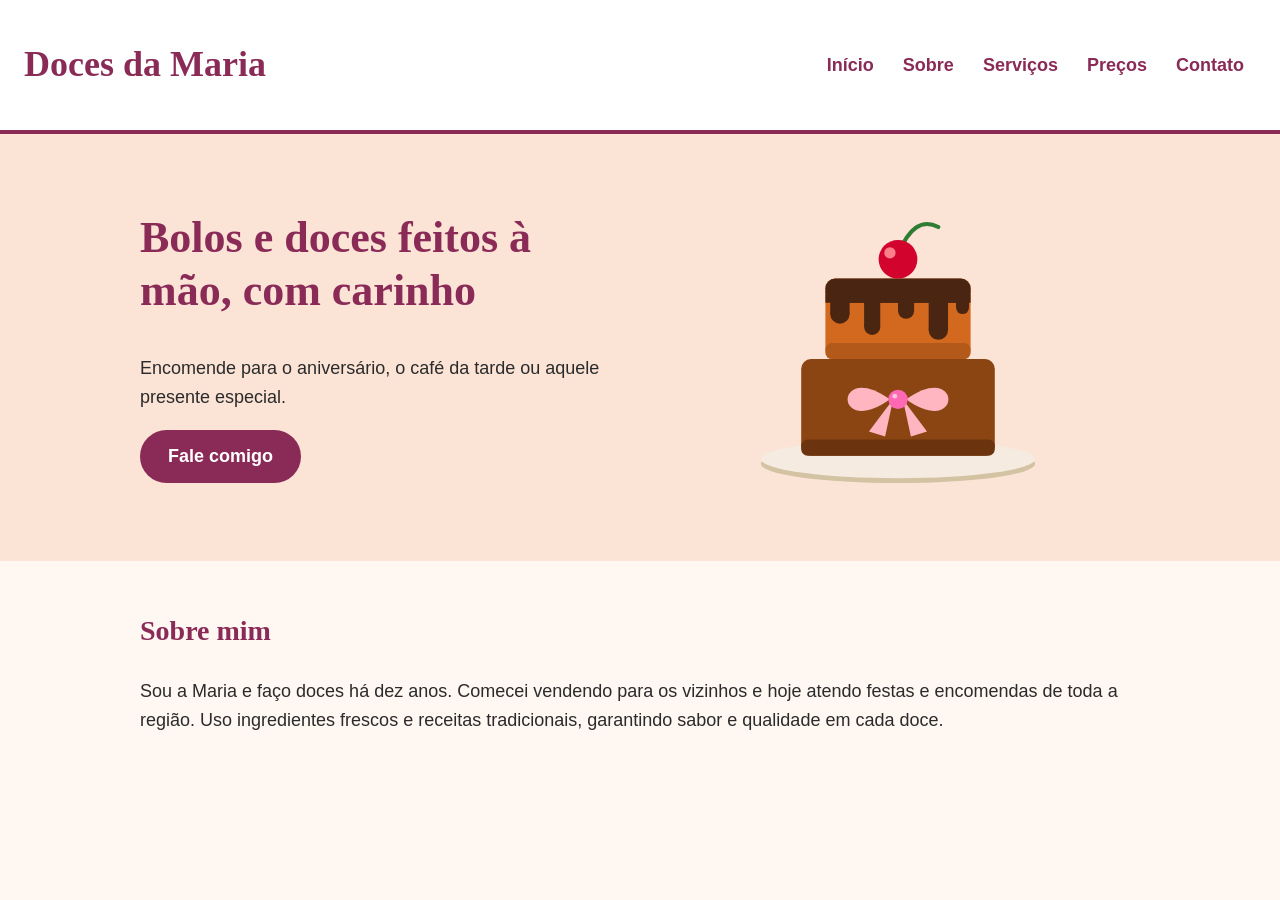
==== doces_SeuNome.html @ a4c29e87 "adiciona arquivos HTML e CSS para a página 'Doces da Maria' e inclui SVG do bolo" ====
<!DOCTYPE html>
<html lang="pt-br">
<head>
    <meta charset="UTF-8">
    <meta name="viewport" content="width=device-width, initial-scale=1.0">
    <title>Document</title>
    <link rel="stylesheet" href="style2.css">
</head>
<body>
    <header>
        <h1>Doces da Maria</h1>
        <nav>
            <a href="#inicio">Início</a>
            <a href="#sobre">Sobre</a>
            <a href="#servicos">Serviços</a>
            <a href="#precos">Preços</a>
            <a href="#contato">Contato</a>
        </nav>
    </header>
    <main>
        <section id="inicio" class="banner">
            <div class="conteudo">
                <div class="banner-texto">
                    <h1>Bolos e doces feitos à mão, com carinho</h1>
                    <p>Encomende para o aniversário, o café da tarde ou aquele presente especial.</p>
                    <a class="botao" href="#contato">Fale comigo</a>
                </div>
                <div class="banner-imagem">
                    <img src="/assets/bolo.svg" 
                        alt="Bolo de camadas com cobertura de framboesa e uma cereja no topo"
                        width="600" height="400">
                </div>
            </div>
        </section>
        <section id="sobre">
            <div class="conteudo">
                <h2>Sobre mim</h2>
                <p>
                    Sou a Maria e faço doces há dez anos. Comecei vendendo para os vizinhos
                    e hoje atendo festas e encomendas de toda a região. Uso ingredientes
                    frescos e receitas tradicionais, garantindo sabor e qualidade em cada doce.
                </p>
            </div>
        </section>

    </main>
</body>
</html>
---- style2.css ----
/* ---------- AULA 5: tags (cores e fonte da página) ---------- */
        body {
            margin: 0;
            font-family: Arial, Helvetica, sans-serif;
            font-size: 18px;
            line-height: 1.6;
            color: #2b2b2b;
            background-color: #fff7f2;
        }

        h1, h2, h3, .logo {
            font-family: Georgia, "Times New Roman", serif;
            color: #8a2b57;
        }

        h2 {
            font-size: 32px;
            margin-top: 0;
        }

        a {
            color: #8a2b57;
        }
/* A explicação parou aqui */
        img {
            max-width: 100%;   /* a imagem nunca passa da largura da tela */
            height: auto;
        }

        section {
            padding: 48px 24px;
        }

        /* guarda o conteúdo num bloco centralizado */
        .conteudo {
            max-width: 1000px;
            margin: 0 auto;
        }

        /* ---------- AULA 5: classes do topo e do banner ---------- */
        header {
            background-color: #ffffff;
            border-bottom: 4px solid #8a2b57;
            padding: 12px 24px;
            display: flex;
            flex-wrap: wrap;
            justify-content: space-between;
            align-items: center;
            gap: 8px;
        }

        .logo {
            font-size: 28px;
            font-weight: bold;
            margin: 0;
        }

        nav a {
            display: inline-block;
            padding: 8px 12px;
            text-decoration: none;
            font-weight: bold;
        }

        nav a:hover {
            background-color: #8a2b57;
            color: #ffffff;
        }

        .banner {
            background-color: #fbe3d6;
        }

        .banner .conteudo {
            display: flex;
            flex-wrap: wrap;
            align-items: center;
            gap: 32px;
        }

        .banner-texto {
            flex: 1 1 320px;
        }

        .banner-imagem {
            flex: 1 1 320px;
        }

        .banner h1 {
            font-size: 44px;
            line-height: 1.2;
            margin-top: 0;
        }

        /* ---------- AULA 6: botão e cards (classes) ---------- */
        .botao {
            display: inline-block;
            background-color: #8a2b57;
            color: #ffffff;
            padding: 12px 28px;
            border-radius: 30px;
            text-decoration: none;
            font-weight: bold;
            border: none;
            font-size: 18px;
            cursor: pointer;
        }

        .botao:hover {
            background-color: #5e1a3b;
        }

        .cards {
            display: flex;
            flex-wrap: wrap;
            gap: 20px;
        }

        .card {
            flex: 1 1 250px;
            background-color: #ffffff;
            border: 2px solid #8a2b57;
            border-radius: 12px;
            padding: 20px;
        }

        .card h3 {
            margin-top: 0;
        }

        .card-preco {
            font-weight: bold;
            color: #8a2b57;
        }

        /* ---------- AULA 6: tabela de preços ---------- */
        .tabela {
            width: 100%;
            border-collapse: collapse;
            background-color: #ffffff;
        }

        .tabela th {
            background-color: #8a2b57;
            color: #ffffff;
            text-align: left;
        }

        .tabela th,
        .tabela td {
            padding: 12px;
            border: 1px solid #8a2b57;
        }

        .tabela td:last-child {
            white-space: nowrap;   /* o preço não quebra de linha */
        }

        .tabela tbody tr:hover {
            background-color: #fbe3d6;
        }

        .tabela caption {
            text-align: left;
            padding-bottom: 8px;
            font-weight: bold;
        }

        /* ---------- AULA 7: formulário ---------- */
        .campo {
            margin-bottom: 20px;
        }

        .campo label,
        legend {
            display: block;
            font-weight: bold;
            margin-bottom: 6px;
        }

        .campo input[type="text"],
        .campo input[type="email"],
        .campo input[type="tel"],
        .campo select,
        .campo textarea {
            width: 100%;
            box-sizing: border-box;
            padding: 10px;
            font-size: 18px;
            border: 2px solid #8a2b57;
            border-radius: 8px;
            font-family: Arial, Helvetica, sans-serif;
        }

        fieldset {
            border: 2px solid #8a2b57;
            border-radius: 8px;
        }

        .campo label.opcao {
            display: inline-block;
            font-weight: normal;
            margin-right: 16px;
        }

        /* contorno visível para quem navega só com a tecla Tab */
        a:focus,
        input:focus,
        select:focus,
        textarea:focus,
        button:focus {
            outline: 4px solid #1b4dd8;
            outline-offset: 2px;
        }

        /* ---------- rodapé ---------- */
        footer {
            background-color: #8a2b57;
            color: #ffffff;
            text-align: center;
            padding: 20px 24px;
        }

        footer p {
            margin: 0;
        }

        /* ---------- AULA 8: responsivo (telas até 700 px) ---------- */
        @media (max-width: 700px) {
            body {
                font-size: 17px;
            }

            .banner h1 {
                font-size: 34px;
            }


            section {
                padding: 32px 16px;
            }

            .tabela th,
            .tabela td {
                padding: 8px;
            }
        }
            h2 {
                font-size: 28px;
            }
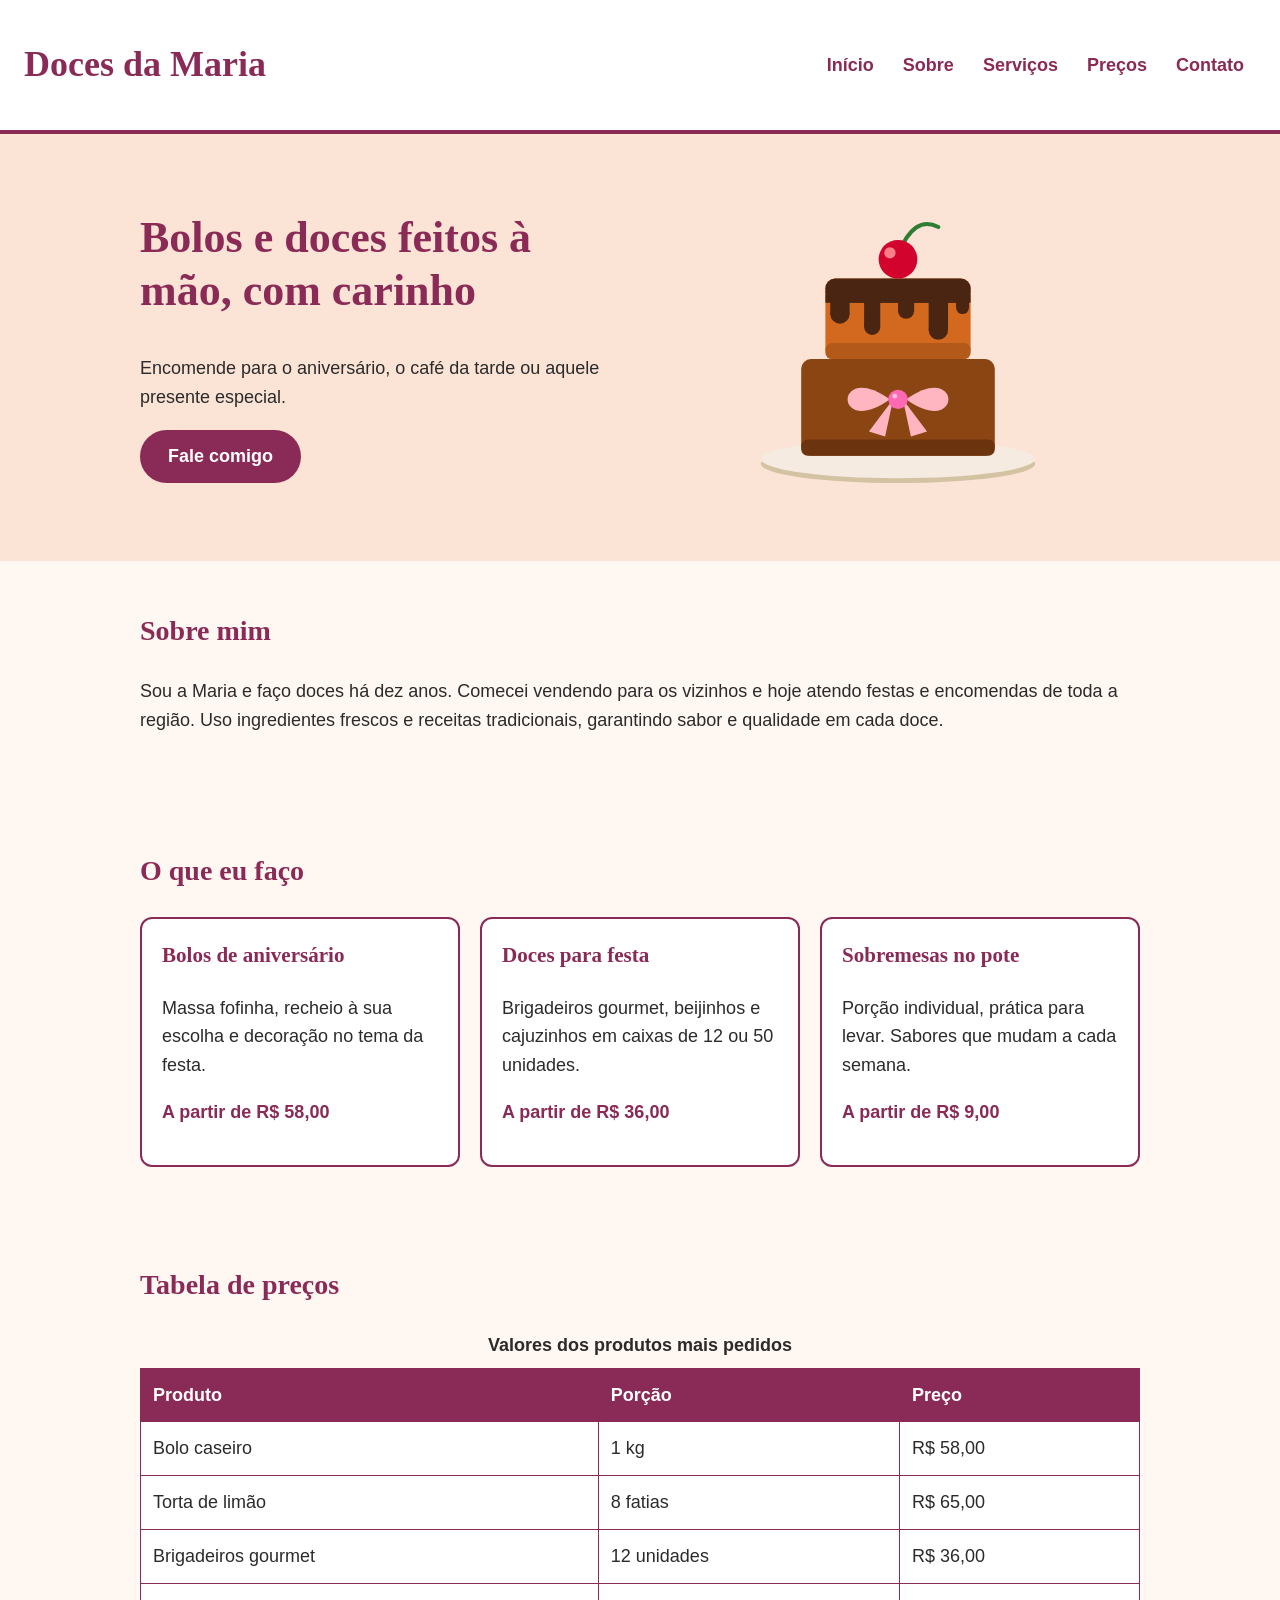
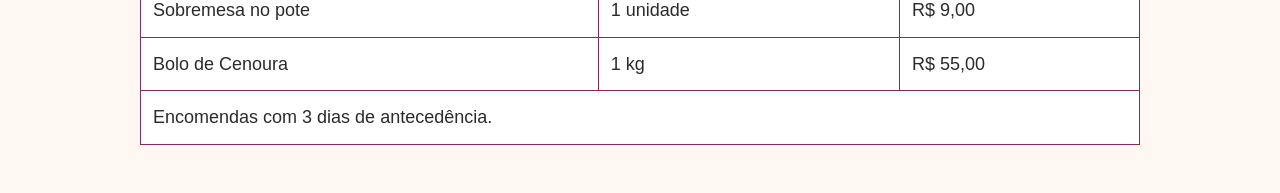
==== commit c4334d70: "adiciona seções de serviços e tabela de preços na página 'Doces da Maria' e centraliza o texto da le" ====
--- a/doces_SeuNome.html
+++ b/doces_SeuNome.html
@@ -42,7 +42,76 @@
                 </p>
             </div>
         </section>
-
+        <section id="servicos">
+            <div class="conteudo">
+                <h2>O que eu faço</h2>
+                <div class="cards">
+                    <article class="card">
+                        <h3>Bolos de aniversário</h3>
+                        <p>Massa fofinha, recheio à sua escolha e decoração no tema da festa.</p>
+                        <p class="card-preco">A partir de R$ 58,00</p>
+                    </article>
+                    <article class="card">
+                        <h3>Doces para festa</h3>
+                        <p>Brigadeiros gourmet, beijinhos e cajuzinhos em caixas de 12 ou 50 unidades.</p>
+                        <p class="card-preco">A partir de R$ 36,00</p>
+                    </article>
+                    <article class="card">
+                        <h3>Sobremesas no pote</h3>
+                        <p>Porção individual, prática para levar. Sabores que mudam a cada semana.</p>
+                        <p class="card-preco">A partir de R$ 9,00</p>
+                    </article>
+                </div>
+            </div>
+        </section>
+        <!-- AULA 6: tabela de preços -->
+        <section id="precos">
+            <div class="conteudo">
+                <h2>Tabela de preços</h2>
+                <table class="tabela">
+                    <caption>Valores dos produtos mais pedidos</caption>
+                    <thead>
+                        <tr>
+                            <th scope="col">Produto</th>
+                            <th scope="col">Porção</th>
+                            <th scope="col">Preço</th>
+                        </tr>
+                    </thead>
+                    <tbody>
+                        <tr>
+                            <td>Bolo caseiro</td>
+                            <td>1 kg</td>
+                            <td>R$ 58,00</td>
+                        </tr>
+                        <tr>
+                            <td>Torta de limão</td>
+                            <td>8 fatias</td>
+                            <td>R$ 65,00</td>
+                        </tr>
+                        <tr>
+                            <td>Brigadeiros gourmet</td>
+                            <td>12 unidades</td>
+                            <td>R$ 36,00</td>
+                        </tr>
+                        <tr>
+                            <td>Sobremesa no pote</td>
+                            <td>1 unidade</td>
+                            <td>R$ 9,00</td>
+                        </tr>
+                        <tr>
+                            <td>Bolo de Cenoura</td>
+                            <td>1 kg</td>
+                            <td>R$ 55,00</td>
+                        </tr>
+                    </tbody>
+                    <tfoot>
+                        <tr>
+                            <td colspan="3">Encomendas com 3 dias de antecedência.</td>
+                        </tr>
+                    </tfoot>
+                </table>
+            </div>
+        </section>
     </main>
 </body>
 </html>
--- a/style2.css
+++ b/style2.css
@@ -161,7 +161,7 @@
         }
 
         .tabela caption {
-            text-align: left;
+            text-align: center;
             padding-bottom: 8px;
             font-weight: bold;
         }
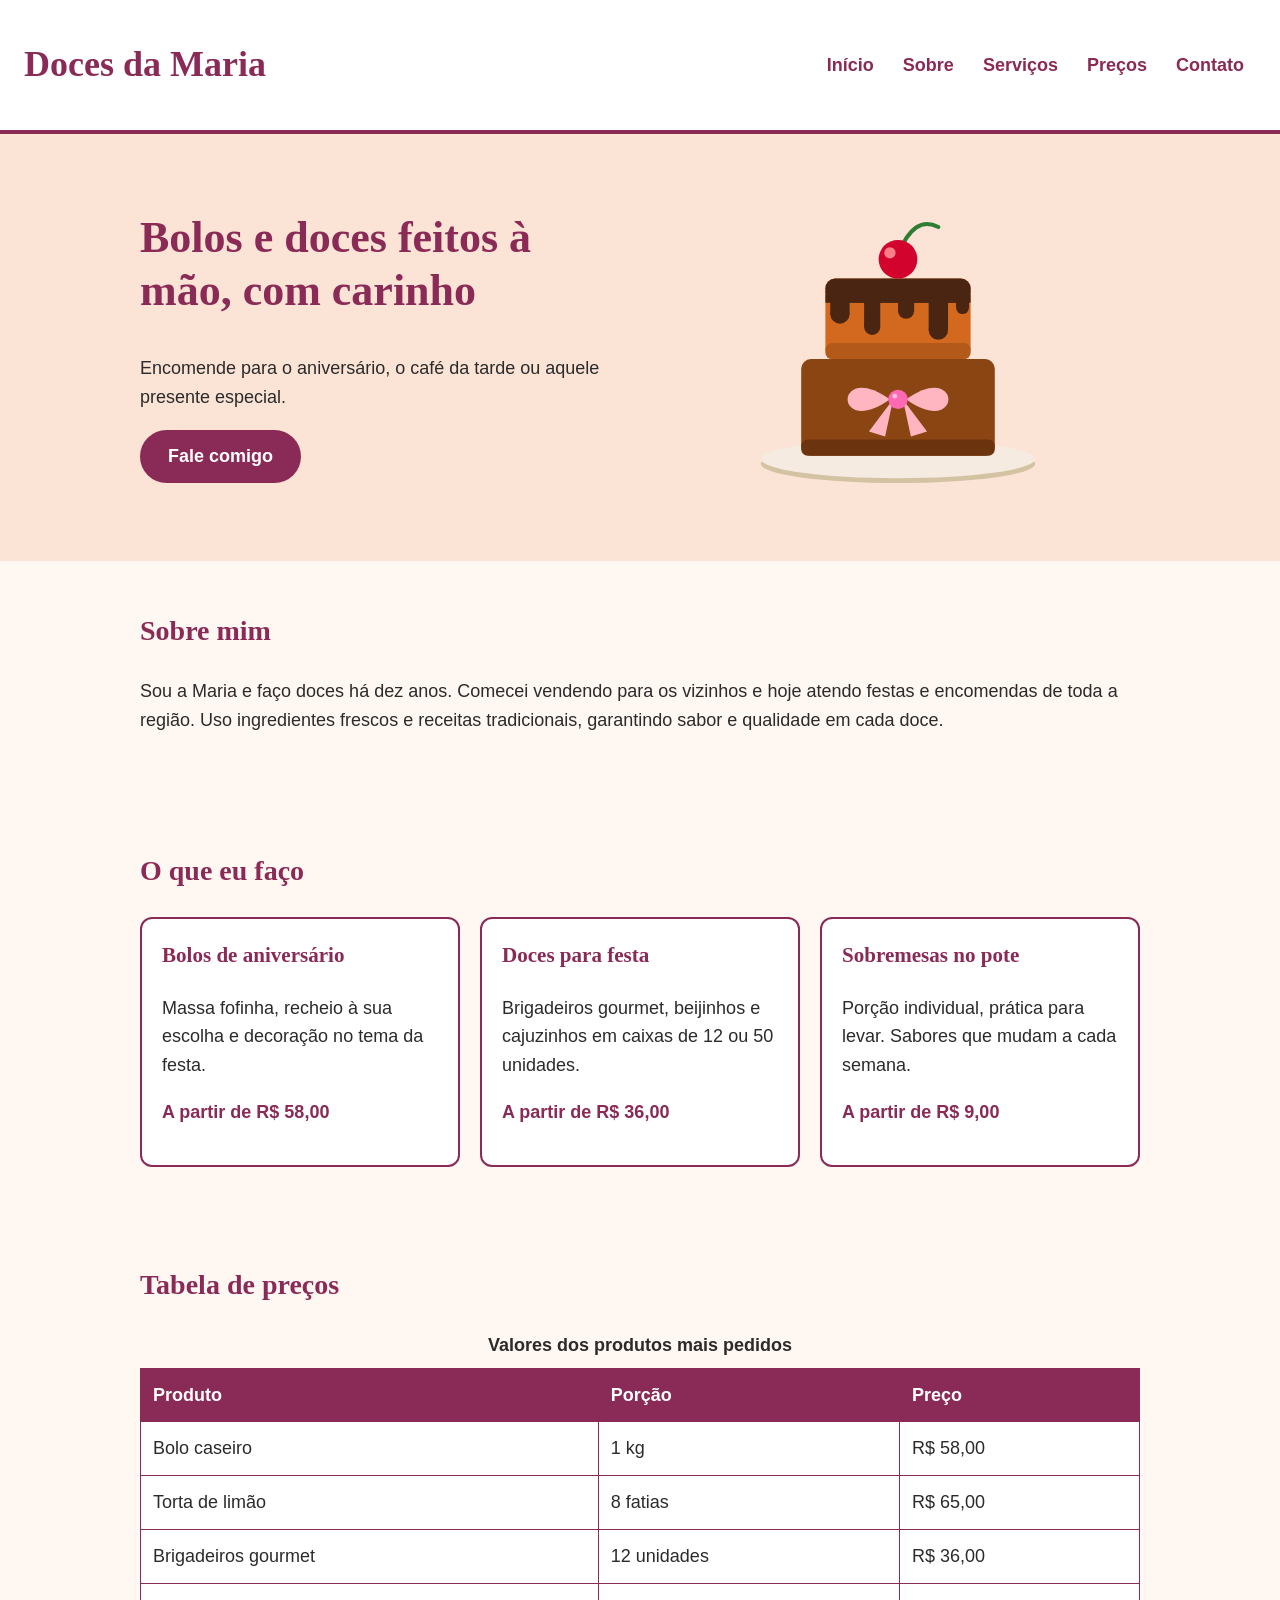
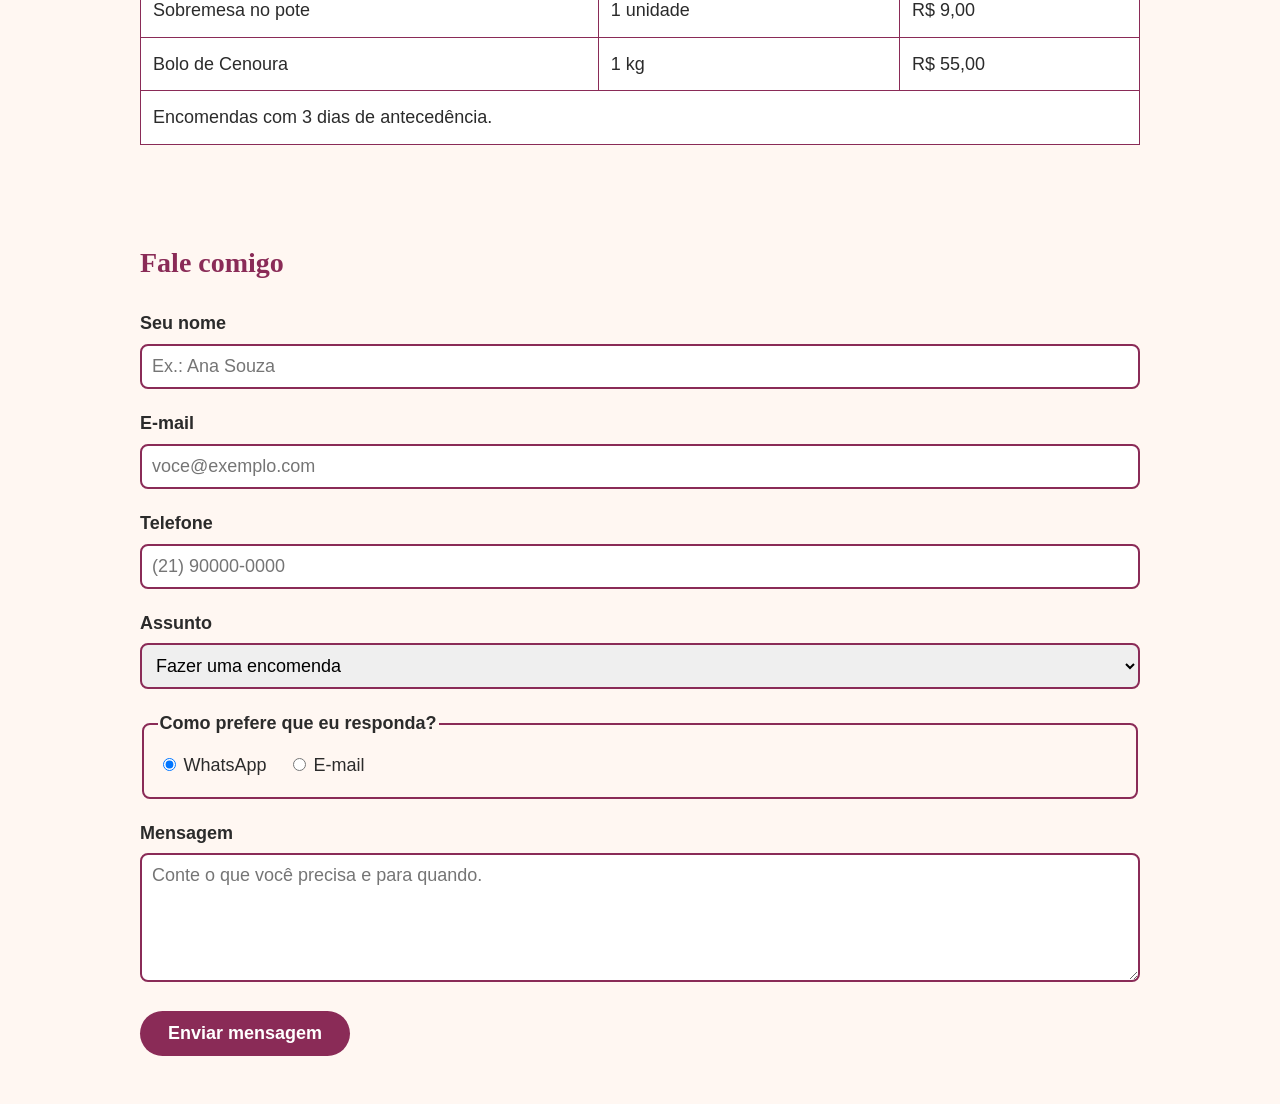
==== commit aaab3348: "adiciona seção de contato com formulário na página 'Doces da Maria'" ====
--- a/doces_SeuNome.html
+++ b/doces_SeuNome.html
@@ -1,11 +1,13 @@
 <!DOCTYPE html>
 <html lang="pt-br">
+
 <head>
     <meta charset="UTF-8">
     <meta name="viewport" content="width=device-width, initial-scale=1.0">
     <title>Document</title>
     <link rel="stylesheet" href="style2.css">
 </head>
+
 <body>
     <header>
         <h1>Doces da Maria</h1>
@@ -26,8 +28,7 @@
                     <a class="botao" href="#contato">Fale comigo</a>
                 </div>
                 <div class="banner-imagem">
-                    <img src="/assets/bolo.svg" 
-                        alt="Bolo de camadas com cobertura de framboesa e uma cereja no topo"
+                    <img src="/assets/bolo.svg" alt="Bolo de camadas com cobertura de framboesa e uma cereja no topo"
                         width="600" height="400">
                 </div>
             </div>
@@ -112,6 +113,52 @@
                 </table>
             </div>
         </section>
+        <section id="contato">
+            <div class="conteudo">
+                <h2>Fale comigo</h2>
+                <form action="#" method="get">
+                    <div class="campo">
+                        <label for="nome">Seu nome</label>
+                        <input type="text" id="nome" name="nome" placeholder="Ex.: Ana Souza" required>
+                    </div>
+
+                    <div class="campo">
+                        <label for="email">E-mail</label>
+                        <input type="email" id="email" name="email" placeholder="voce@exemplo.com" required>
+                    </div>
+
+                    <div class="campo">
+                        <label for="telefone">Telefone</label>
+                        <input type="tel" id="telefone" name="telefone" placeholder="(21) 90000-0000">
+                    </div>
+
+                    <div class="campo">
+                        <label for="assunto">Assunto</label>
+                        <select id="assunto" name="assunto">
+                            <option value="encomenda">Fazer uma encomenda</option>
+                            <option value="orcamento">Pedir um orçamento</option>
+                            <option value="duvida">Tirar uma dúvida</option>
+                        </select>
+                    </div>
+
+                    <fieldset class="campo">
+                        <legend>Como prefere que eu responda?</legend>
+                        <label class="opcao"><input type="radio" name="resposta" value="whatsapp" checked>
+                            WhatsApp</label>
+                        <label class="opcao"><input type="radio" name="resposta" value="email"> E-mail</label>
+                    </fieldset>
+
+                    <div class="campo">
+                        <label for="mensagem">Mensagem</label>
+                        <textarea id="mensagem" name="mensagem" rows="5"
+                            placeholder="Conte o que você precisa e para quando."></textarea>
+                    </div>
+
+                    <button type="submit" class="botao">Enviar mensagem</button>
+                </form>
+            </div>
+        </section>
     </main>
 </body>
+
 </html>
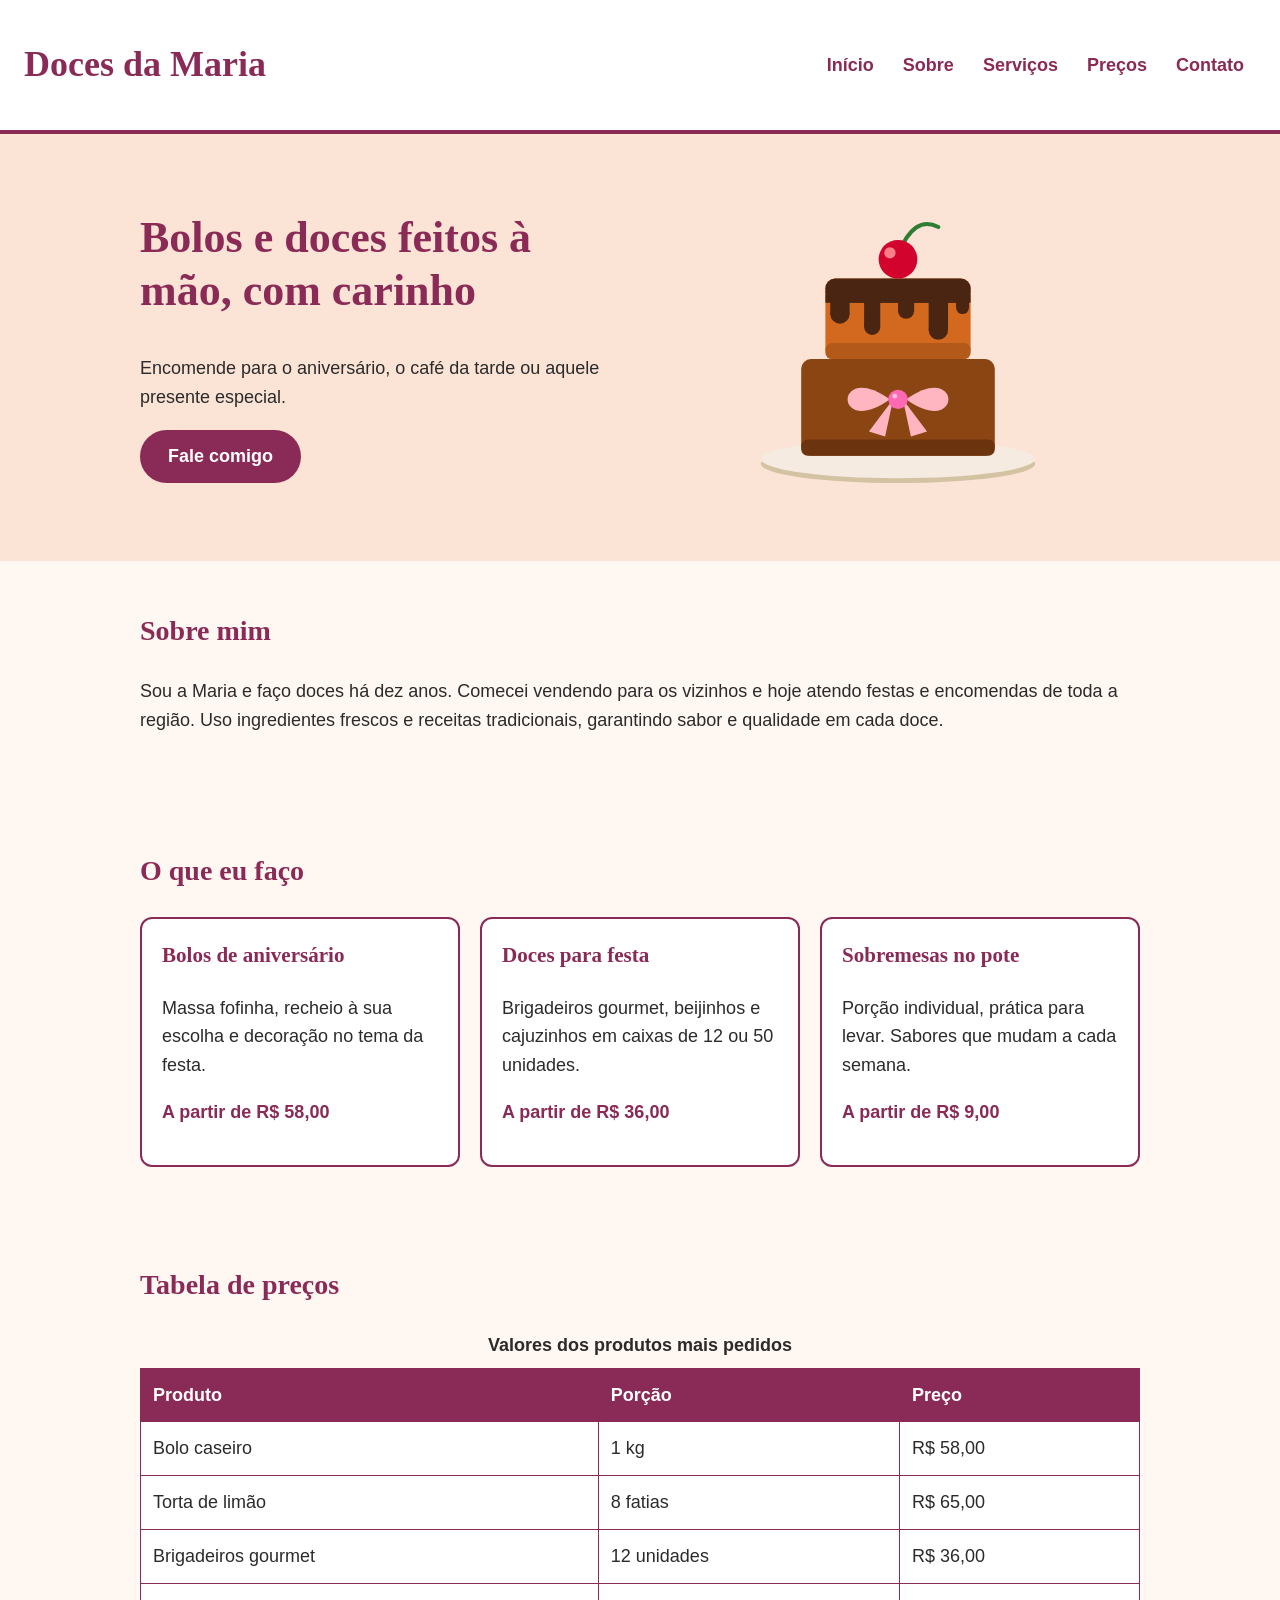
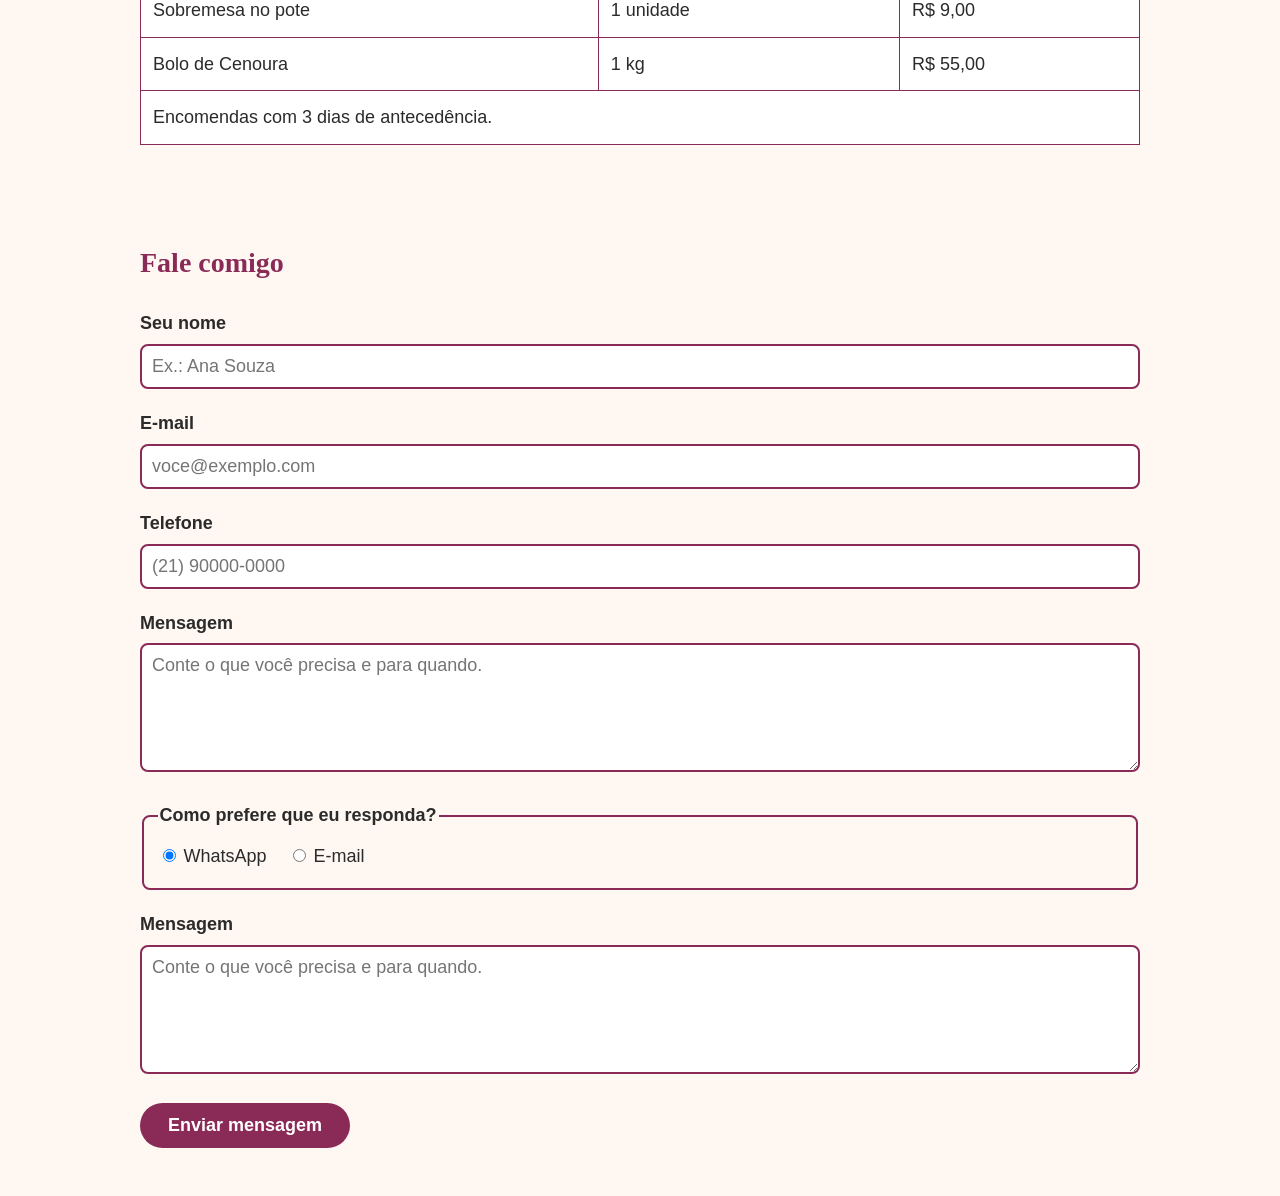
==== commit cddcaa92: "adiciona validação de formulário e substitui campo de assunto por mensagem na seção de contato" ====
--- a/doces_SeuNome.html
+++ b/doces_SeuNome.html
@@ -119,26 +119,27 @@
                 <form action="#" method="get">
                     <div class="campo">
                         <label for="nome">Seu nome</label>
-                        <input type="text" id="nome" name="nome" placeholder="Ex.: Ana Souza" required>
+                        <input type="text" id="nome" name="nome" placeholder="Ex.: Ana Souza" required
+                            pattern="[\p{L}' \-]{2,60}" title="Use apenas letras e espaços (2 a 60 caracteres)">
                     </div>
 
                     <div class="campo">
                         <label for="email">E-mail</label>
-                        <input type="email" id="email" name="email" placeholder="voce@exemplo.com" required>
+                        <input type="email" id="email" name="email" placeholder="voce@exemplo.com" required
+                            pattern="[^\s@]+@[^\s@]+\.[a-zA-Z]{2,}"
+                            title="Digite um e-mail válido, como voce@exemplo.com">
                     </div>
 
                     <div class="campo">
                         <label for="telefone">Telefone</label>
-                        <input type="tel" id="telefone" name="telefone" placeholder="(21) 90000-0000">
+                        <input type="tel" id="telefone" name="telefone" placeholder="(21) 90000-0000"
+                            pattern="\(\d{2}\) 9?\d{4}-\d{4}" title="Use o formato (21) 90000-0000">
                     </div>
 
                     <div class="campo">
-                        <label for="assunto">Assunto</label>
-                        <select id="assunto" name="assunto">
-                            <option value="encomenda">Fazer uma encomenda</option>
-                            <option value="orcamento">Pedir um orçamento</option>
-                            <option value="duvida">Tirar uma dúvida</option>
-                        </select>
+                        <label for="mensagem">Mensagem</label>
+                        <textarea id="mensagem" name="mensagem" rows="5" minlength="10" maxlength="500"
+                            placeholder="Conte o que você precisa e para quando."></textarea>
                     </div>
 
                     <fieldset class="campo">
@@ -159,6 +160,38 @@
             </div>
         </section>
     </main>
+    <script>
+        const nome = document.getElementById('nome');
+        const email = document.getElementById('email');
+        const telefone = document.getElementById('telefone');
+
+        // Nome: remove tudo que não for letra, espaço, apóstrofo ou hífen
+        nome.addEventListener('input', () => {
+            nome.value = nome.value.replace(/[^\p{L}' \-]/gu, '');
+        });
+
+        // E-mail: não permite espaços
+        email.addEventListener('input', () => {
+            email.value = email.value.replace(/\s/g, '');
+        });
+
+        // Telefone: só números, formatados como (21) 90000-0000
+        telefone.addEventListener('input', () => {
+            const d = telefone.value.replace(/\D/g, '').slice(0, 11);
+            let formatado = d;
+
+            if (d.length > 6) {
+                const corte = d.length === 11 ? 7 : 6;
+                formatado = `(${d.slice(0, 2)}) ${d.slice(2, corte)}-${d.slice(corte)}`;
+            } else if (d.length > 2) {
+                formatado = `(${d.slice(0, 2)}) ${d.slice(2)}`;
+            } else if (d.length > 0) {
+                formatado = `(${d}`;
+            }
+
+            telefone.value = formatado;
+        });
+    </script>
 </body>
 
 </html>
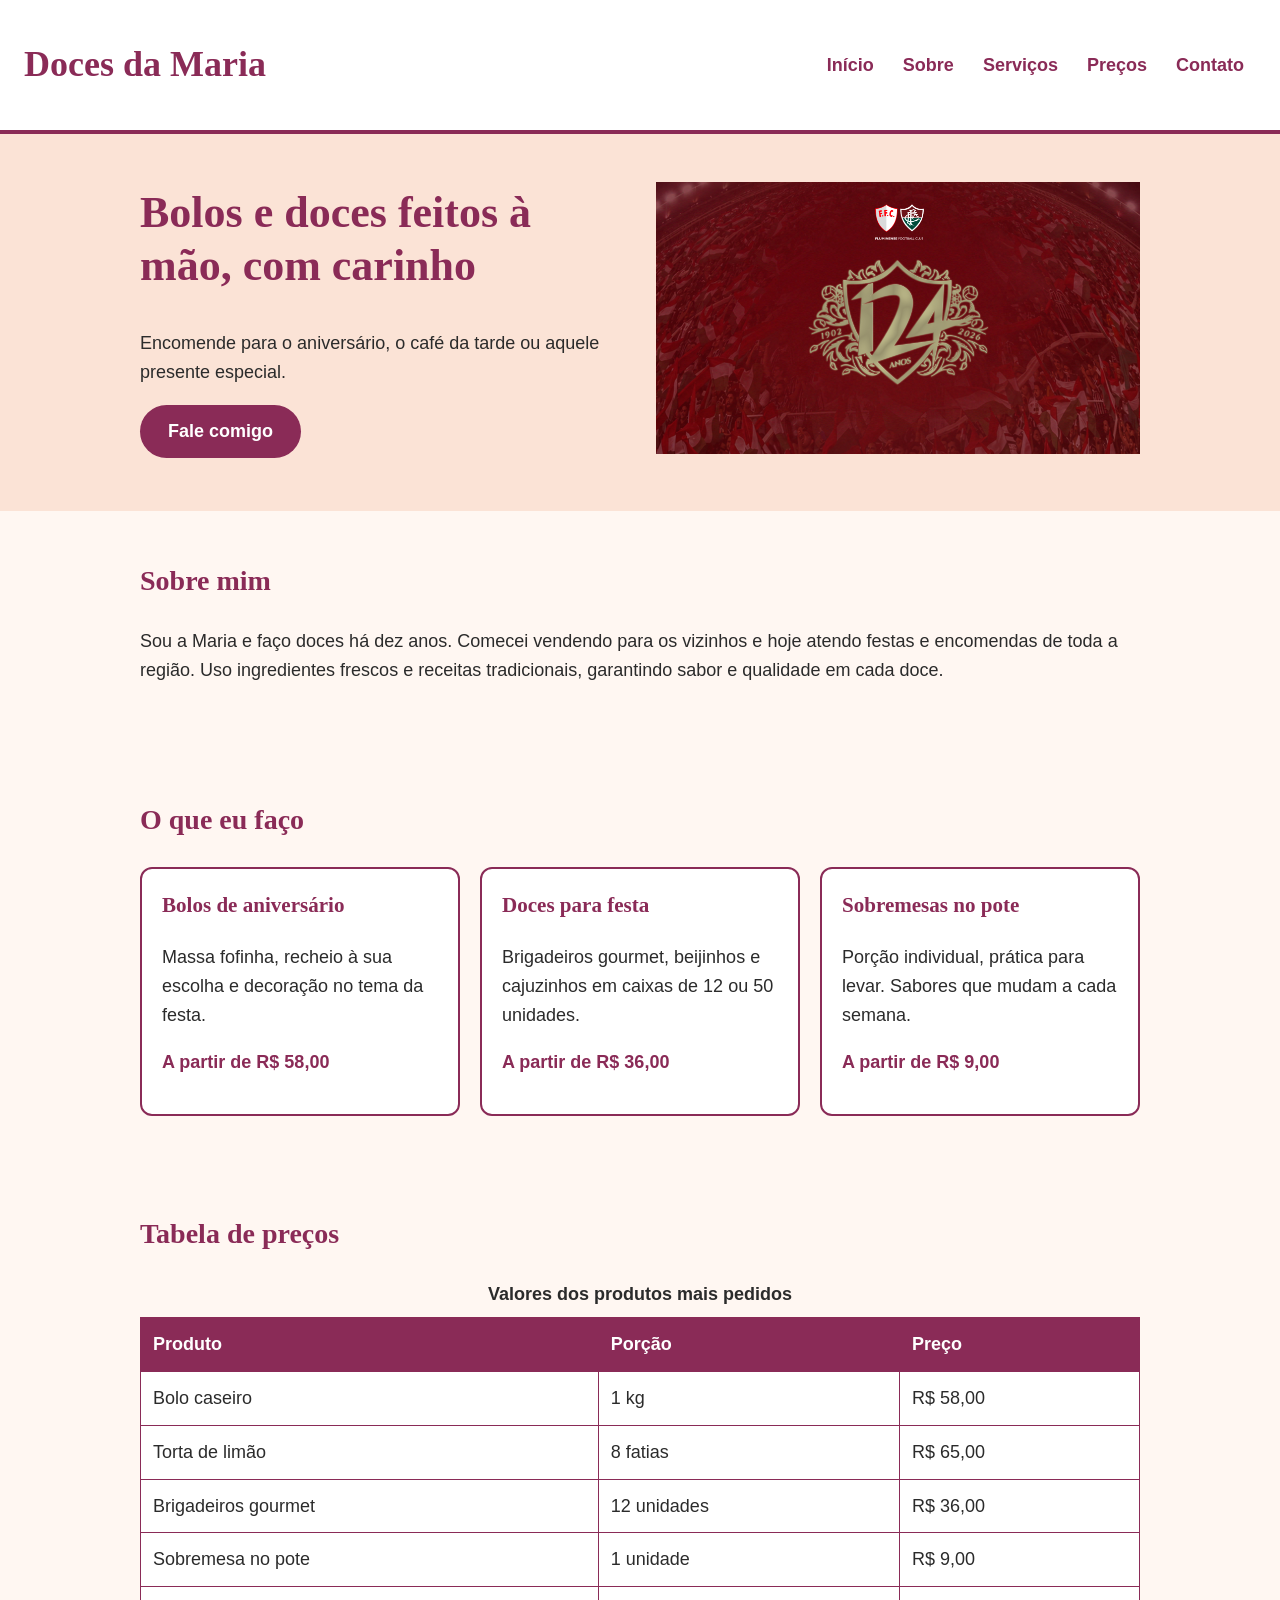
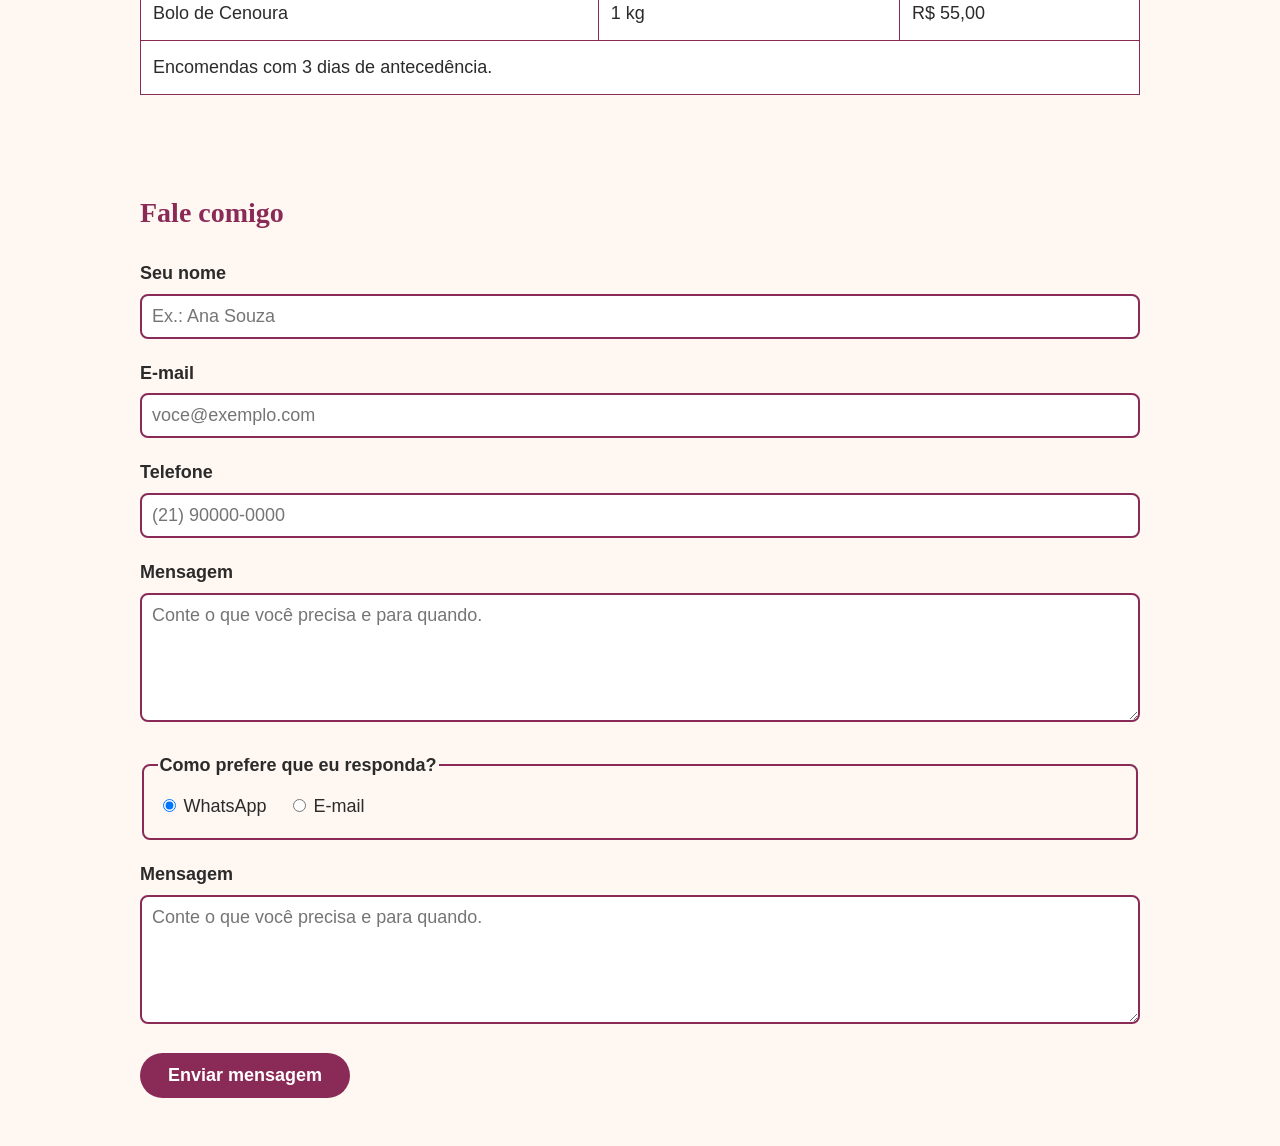
==== commit ba8539a6: "substitui imagem do bolo na seção de banner" ====
--- a/doces_SeuNome.html
+++ b/doces_SeuNome.html
@@ -28,7 +28,7 @@
                     <a class="botao" href="#contato">Fale comigo</a>
                 </div>
                 <div class="banner-imagem">
-                    <img src="/assets/bolo.svg" alt="Bolo de camadas com cobertura de framboesa e uma cereja no topo"
+                    <img src="assets/Melhor time do brasil.jpeg" alt="Bolo de camadas com cobertura de framboesa e uma cereja no topo"
                         width="600" height="400">
                 </div>
             </div>
@@ -158,6 +158,7 @@
                     <button type="submit" class="botao">Enviar mensagem</button>
                 </form>
             </div>
+
         </section>
     </main>
     <script>
